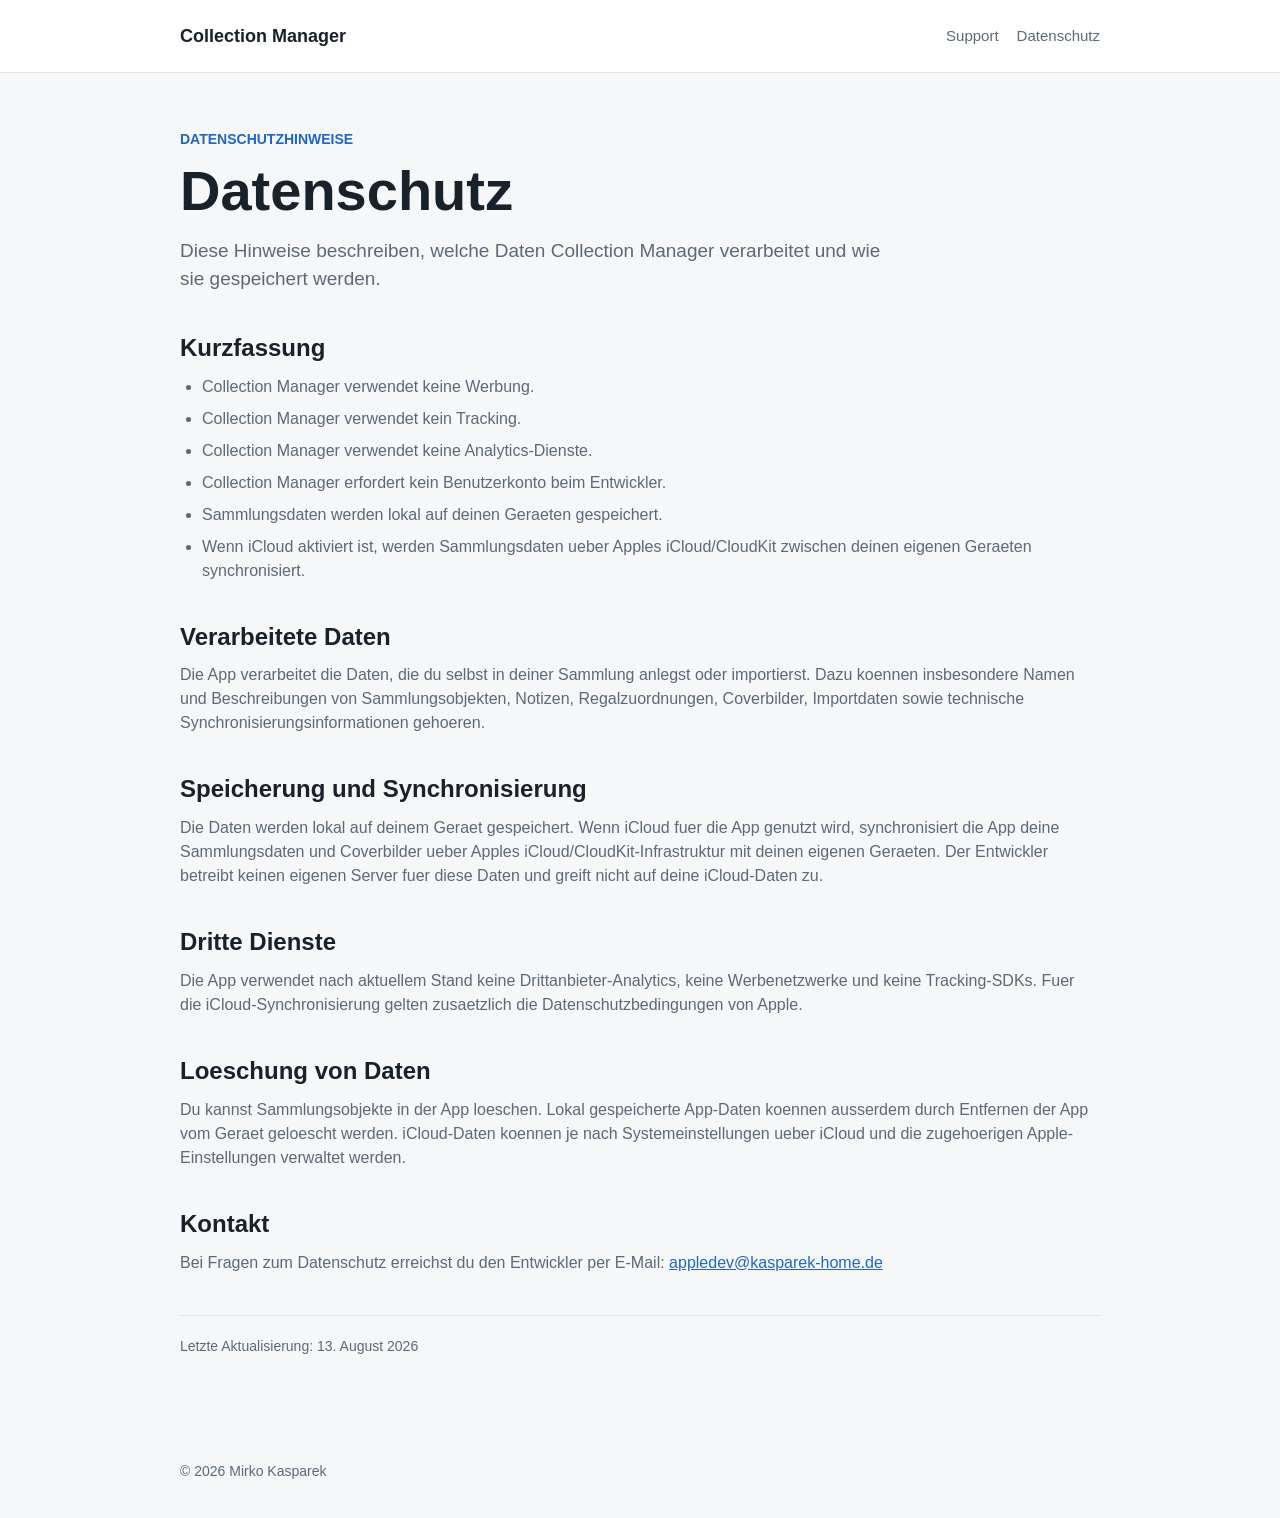
==== privacy/index.html @ 7e116cea "Add Collection Manager app pages" ====
<!doctype html>
<html lang="de">
  <head>
    <meta charset="utf-8">
    <meta name="viewport" content="width=device-width, initial-scale=1">
    <title>Datenschutz - Collection Manager</title>
    <meta name="description" content="Datenschutzhinweise fuer die Collection Manager App.">
    <link rel="stylesheet" href="../assets/styles.css">
  </head>
  <body>
    <div class="page">
      <div class="site-header" role="banner">
        <div class="header-inner">
          <a class="brand" href="../">Collection Manager</a>
          <div class="nav" role="navigation" aria-label="Hauptnavigation">
            <a href="../support/">Support</a>
            <a href="./">Datenschutz</a>
          </div>
        </div>
      </div>

      <div class="content" role="main">
        <div class="hero">
          <p class="eyebrow">Datenschutzhinweise</p>
          <h1>Datenschutz</h1>
          <p class="lead">Diese Hinweise beschreiben, welche Daten Collection Manager verarbeitet und wie sie gespeichert werden.</p>
        </div>

        <div aria-labelledby="summary">
          <h2 id="summary">Kurzfassung</h2>
          <ul>
            <li>Collection Manager verwendet keine Werbung.</li>
            <li>Collection Manager verwendet kein Tracking.</li>
            <li>Collection Manager verwendet keine Analytics-Dienste.</li>
            <li>Collection Manager erfordert kein Benutzerkonto beim Entwickler.</li>
            <li>Sammlungsdaten werden lokal auf deinen Geraeten gespeichert.</li>
            <li>Wenn iCloud aktiviert ist, werden Sammlungsdaten ueber Apples iCloud/CloudKit zwischen deinen eigenen Geraeten synchronisiert.</li>
          </ul>
        </div>

        <div aria-labelledby="processed-data">
          <h2 id="processed-data">Verarbeitete Daten</h2>
          <p>Die App verarbeitet die Daten, die du selbst in deiner Sammlung anlegst oder importierst. Dazu koennen insbesondere Namen und Beschreibungen von Sammlungsobjekten, Notizen, Regalzuordnungen, Coverbilder, Importdaten sowie technische Synchronisierungsinformationen gehoeren.</p>
        </div>

        <div aria-labelledby="storage">
          <h2 id="storage">Speicherung und Synchronisierung</h2>
          <p>Die Daten werden lokal auf deinem Geraet gespeichert. Wenn iCloud fuer die App genutzt wird, synchronisiert die App deine Sammlungsdaten und Coverbilder ueber Apples iCloud/CloudKit-Infrastruktur mit deinen eigenen Geraeten. Der Entwickler betreibt keinen eigenen Server fuer diese Daten und greift nicht auf deine iCloud-Daten zu.</p>
        </div>

        <div aria-labelledby="third-parties">
          <h2 id="third-parties">Dritte Dienste</h2>
          <p>Die App verwendet nach aktuellem Stand keine Drittanbieter-Analytics, keine Werbenetzwerke und keine Tracking-SDKs. Fuer die iCloud-Synchronisierung gelten zusaetzlich die Datenschutzbedingungen von Apple.</p>
        </div>

        <div aria-labelledby="deletion">
          <h2 id="deletion">Loeschung von Daten</h2>
          <p>Du kannst Sammlungsobjekte in der App loeschen. Lokal gespeicherte App-Daten koennen ausserdem durch Entfernen der App vom Geraet geloescht werden. iCloud-Daten koennen je nach Systemeinstellungen ueber iCloud und die zugehoerigen Apple-Einstellungen verwaltet werden.</p>
        </div>

        <div aria-labelledby="contact">
          <h2 id="contact">Kontakt</h2>
          <p>Bei Fragen zum Datenschutz erreichst du den Entwickler per E-Mail: <a href="mailto:appledev@kasparek-home.de">appledev@kasparek-home.de</a></p>
        </div>

        <p class="meta">Letzte Aktualisierung: 13. August 2026</p>
      </div>

      <div class="site-footer" role="contentinfo">
        <span>&copy; 2026 Mirko Kasparek</span>
      </div>
    </div>
  </body>
</html>
---- assets/styles.css ----
:root {
  color-scheme: light;
  --bg: #f6f7f9;
  --surface: #ffffff;
  --text: #19212a;
  --muted: #5d6978;
  --line: #dfe4ea;
  --accent: #2266c2;
  --accent-strong: #164d96;
}

* {
  box-sizing: border-box;
}

html {
  font-family: -apple-system, BlinkMacSystemFont, "Segoe UI", sans-serif;
  line-height: 1.5;
}

body {
  margin: 0;
  background: var(--bg);
  color: var(--text);
}

a {
  color: var(--accent);
}

a:hover {
  color: var(--accent-strong);
}

.page {
  min-height: 100vh;
  display: flex;
  flex-direction: column;
}

.site-header {
  background: var(--surface);
  border-bottom: 1px solid var(--line);
}

.header-inner,
.content,
.site-footer {
  width: min(920px, calc(100% - 32px));
  margin: 0 auto;
}

.header-inner {
  display: flex;
  align-items: center;
  justify-content: space-between;
  gap: 24px;
  min-height: 72px;
}

.brand {
  font-size: 18px;
  font-weight: 700;
  color: var(--text);
  text-decoration: none;
}

.nav {
  display: flex;
  gap: 18px;
  flex-wrap: wrap;
}

.nav a {
  font-size: 15px;
  color: var(--muted);
  text-decoration: none;
}

.nav a:hover {
  color: var(--text);
}

.content {
  flex: 1;
  padding: 56px 0 64px;
}

.hero {
  max-width: 720px;
  margin-bottom: 40px;
}

.eyebrow {
  margin: 0 0 12px;
  color: var(--accent);
  font-size: 14px;
  font-weight: 700;
  text-transform: uppercase;
}

h1 {
  margin: 0 0 16px;
  font-size: clamp(36px, 6vw, 56px);
  line-height: 1.05;
  letter-spacing: 0;
}

h2 {
  margin: 40px 0 12px;
  font-size: 24px;
  line-height: 1.2;
  letter-spacing: 0;
}

h3 {
  margin: 28px 0 8px;
  font-size: 18px;
  letter-spacing: 0;
}

p {
  margin: 0 0 16px;
  color: var(--muted);
}

ul,
ol {
  margin: 0 0 24px;
  padding-left: 22px;
  color: var(--muted);
}

li + li {
  margin-top: 8px;
}

.lead {
  font-size: 19px;
  color: var(--muted);
}

.grid {
  display: grid;
  grid-template-columns: repeat(2, minmax(0, 1fr));
  gap: 16px;
}

.card {
  padding: 24px;
  background: var(--surface);
  border: 1px solid var(--line);
  border-radius: 8px;
}

.card h2 {
  margin-top: 0;
}

.button {
  display: inline-flex;
  align-items: center;
  justify-content: center;
  min-height: 44px;
  padding: 0 16px;
  border-radius: 8px;
  background: var(--accent);
  color: #ffffff;
  font-weight: 700;
  text-decoration: none;
}

.button:hover {
  background: var(--accent-strong);
  color: #ffffff;
}

.meta {
  margin-top: 40px;
  padding-top: 20px;
  border-top: 1px solid var(--line);
  font-size: 14px;
}

.site-footer {
  padding: 24px 0 36px;
  color: var(--muted);
  font-size: 14px;
}

@media (max-width: 700px) {
  .header-inner {
    align-items: flex-start;
    flex-direction: column;
    justify-content: center;
    padding: 18px 0;
  }

  .content {
    padding-top: 40px;
  }

  .grid {
    grid-template-columns: 1fr;
  }
}
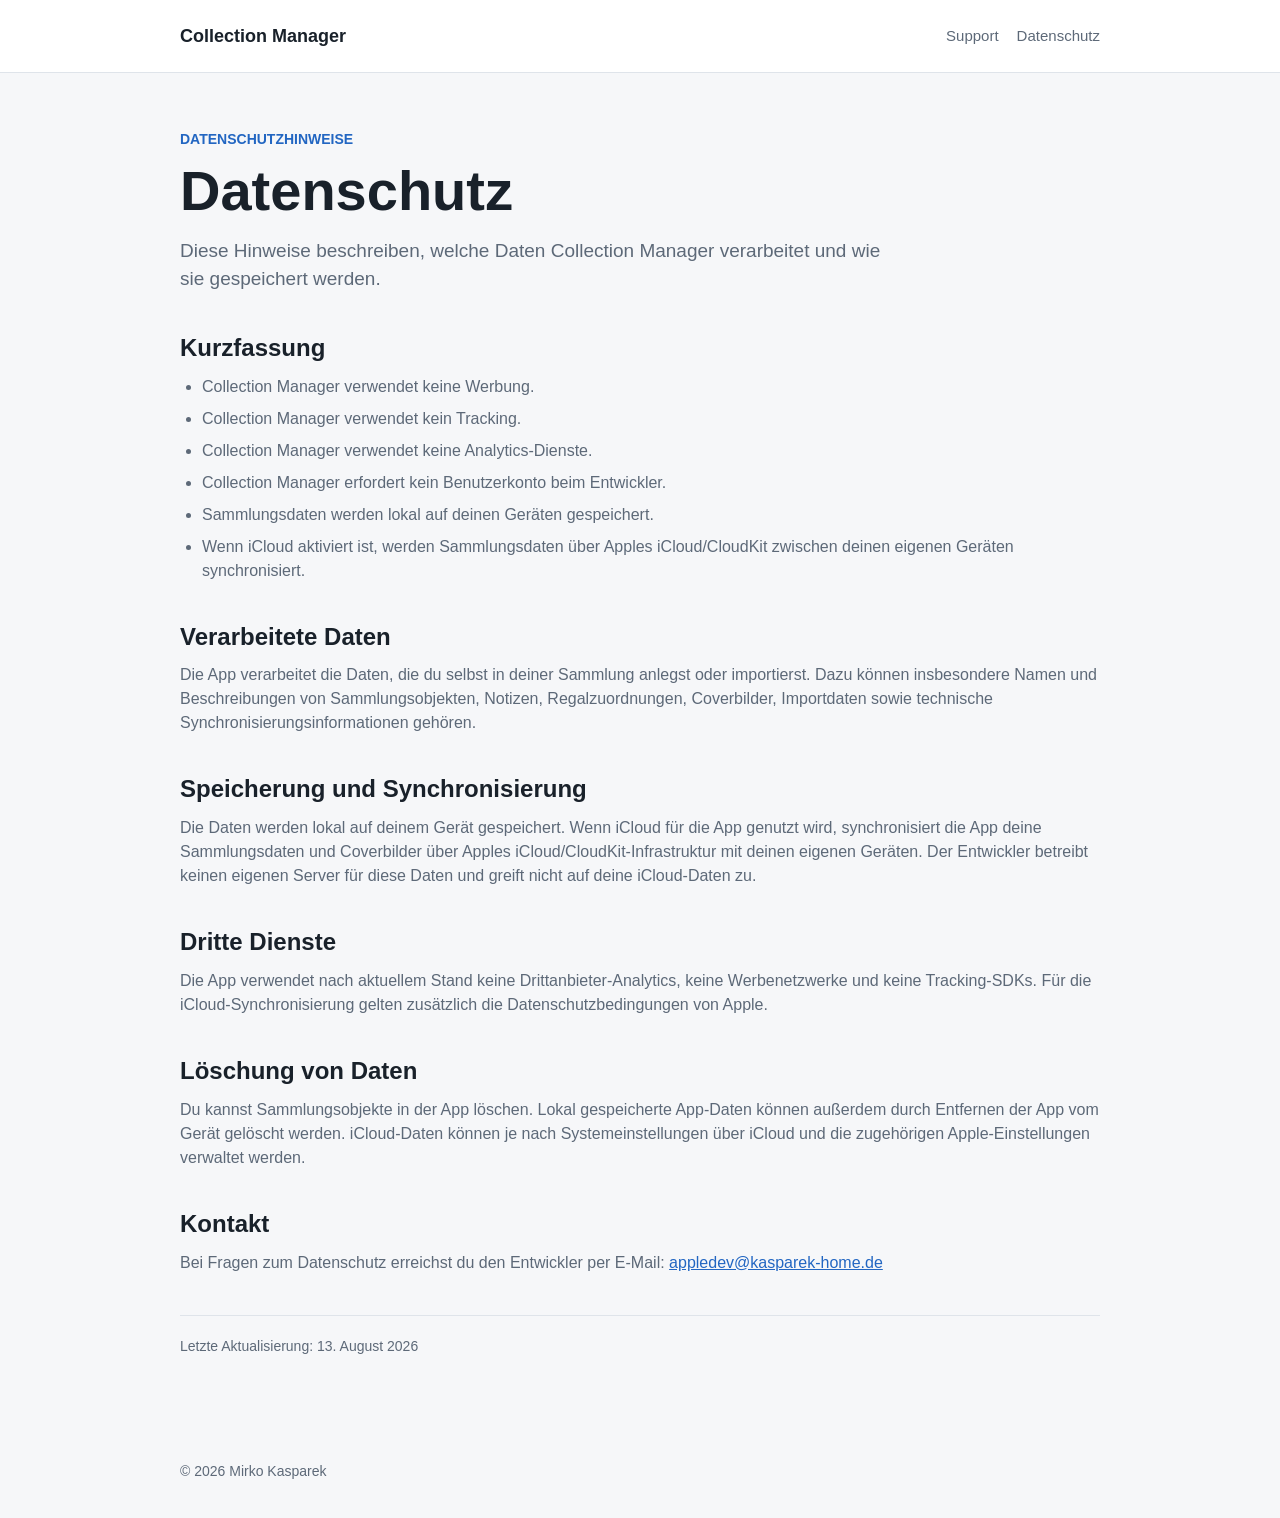
==== commit cd07a7d9: "Fix German copy and obfuscate contact email" ====
--- a/privacy/index.html
+++ b/privacy/index.html
@@ -4,7 +4,7 @@
     <meta charset="utf-8">
     <meta name="viewport" content="width=device-width, initial-scale=1">
     <title>Datenschutz - Collection Manager</title>
-    <meta name="description" content="Datenschutzhinweise fuer die Collection Manager App.">
+    <meta name="description" content="Datenschutzhinweise für die Collection Manager App.">
     <link rel="stylesheet" href="../assets/styles.css">
   </head>
   <body>
@@ -33,34 +33,37 @@
             <li>Collection Manager verwendet kein Tracking.</li>
             <li>Collection Manager verwendet keine Analytics-Dienste.</li>
             <li>Collection Manager erfordert kein Benutzerkonto beim Entwickler.</li>
-            <li>Sammlungsdaten werden lokal auf deinen Geraeten gespeichert.</li>
-            <li>Wenn iCloud aktiviert ist, werden Sammlungsdaten ueber Apples iCloud/CloudKit zwischen deinen eigenen Geraeten synchronisiert.</li>
+            <li>Sammlungsdaten werden lokal auf deinen Geräten gespeichert.</li>
+            <li>Wenn iCloud aktiviert ist, werden Sammlungsdaten über Apples iCloud/CloudKit zwischen deinen eigenen Geräten synchronisiert.</li>
           </ul>
         </div>
 
         <div aria-labelledby="processed-data">
           <h2 id="processed-data">Verarbeitete Daten</h2>
-          <p>Die App verarbeitet die Daten, die du selbst in deiner Sammlung anlegst oder importierst. Dazu koennen insbesondere Namen und Beschreibungen von Sammlungsobjekten, Notizen, Regalzuordnungen, Coverbilder, Importdaten sowie technische Synchronisierungsinformationen gehoeren.</p>
+          <p>Die App verarbeitet die Daten, die du selbst in deiner Sammlung anlegst oder importierst. Dazu können insbesondere Namen und Beschreibungen von Sammlungsobjekten, Notizen, Regalzuordnungen, Coverbilder, Importdaten sowie technische Synchronisierungsinformationen gehören.</p>
         </div>
 
         <div aria-labelledby="storage">
           <h2 id="storage">Speicherung und Synchronisierung</h2>
-          <p>Die Daten werden lokal auf deinem Geraet gespeichert. Wenn iCloud fuer die App genutzt wird, synchronisiert die App deine Sammlungsdaten und Coverbilder ueber Apples iCloud/CloudKit-Infrastruktur mit deinen eigenen Geraeten. Der Entwickler betreibt keinen eigenen Server fuer diese Daten und greift nicht auf deine iCloud-Daten zu.</p>
+          <p>Die Daten werden lokal auf deinem Gerät gespeichert. Wenn iCloud für die App genutzt wird, synchronisiert die App deine Sammlungsdaten und Coverbilder über Apples iCloud/CloudKit-Infrastruktur mit deinen eigenen Geräten. Der Entwickler betreibt keinen eigenen Server für diese Daten und greift nicht auf deine iCloud-Daten zu.</p>
         </div>
 
         <div aria-labelledby="third-parties">
           <h2 id="third-parties">Dritte Dienste</h2>
-          <p>Die App verwendet nach aktuellem Stand keine Drittanbieter-Analytics, keine Werbenetzwerke und keine Tracking-SDKs. Fuer die iCloud-Synchronisierung gelten zusaetzlich die Datenschutzbedingungen von Apple.</p>
+          <p>Die App verwendet nach aktuellem Stand keine Drittanbieter-Analytics, keine Werbenetzwerke und keine Tracking-SDKs. Für die iCloud-Synchronisierung gelten zusätzlich die Datenschutzbedingungen von Apple.</p>
         </div>
 
         <div aria-labelledby="deletion">
-          <h2 id="deletion">Loeschung von Daten</h2>
-          <p>Du kannst Sammlungsobjekte in der App loeschen. Lokal gespeicherte App-Daten koennen ausserdem durch Entfernen der App vom Geraet geloescht werden. iCloud-Daten koennen je nach Systemeinstellungen ueber iCloud und die zugehoerigen Apple-Einstellungen verwaltet werden.</p>
+          <h2 id="deletion">Löschung von Daten</h2>
+          <p>Du kannst Sammlungsobjekte in der App löschen. Lokal gespeicherte App-Daten können außerdem durch Entfernen der App vom Gerät gelöscht werden. iCloud-Daten können je nach Systemeinstellungen über iCloud und die zugehörigen Apple-Einstellungen verwaltet werden.</p>
         </div>
 
         <div aria-labelledby="contact">
           <h2 id="contact">Kontakt</h2>
-          <p>Bei Fragen zum Datenschutz erreichst du den Entwickler per E-Mail: <a href="mailto:appledev@kasparek-home.de">appledev@kasparek-home.de</a></p>
+          <p>Bei Fragen zum Datenschutz erreichst du den Entwickler per E-Mail: <span data-email-text>appledev [at] kasparek-home [dot] de</span></p>
+          <noscript>
+            <p>Ohne JavaScript: appledev [at] kasparek-home [dot] de</p>
+          </noscript>
         </div>
 
         <p class="meta">Letzte Aktualisierung: 13. August 2026</p>
@@ -70,5 +73,6 @@
         <span>&copy; 2026 Mirko Kasparek</span>
       </div>
     </div>
+    <script src="../assets/contact.js"></script>
   </body>
 </html>
--- a/assets/styles.css
+++ b/assets/styles.css
@@ -163,9 +163,12 @@
   justify-content: center;
   min-height: 44px;
   padding: 0 16px;
+  border: 0;
   border-radius: 8px;
   background: var(--accent);
   color: #ffffff;
+  cursor: pointer;
+  font: inherit;
   font-weight: 700;
   text-decoration: none;
 }
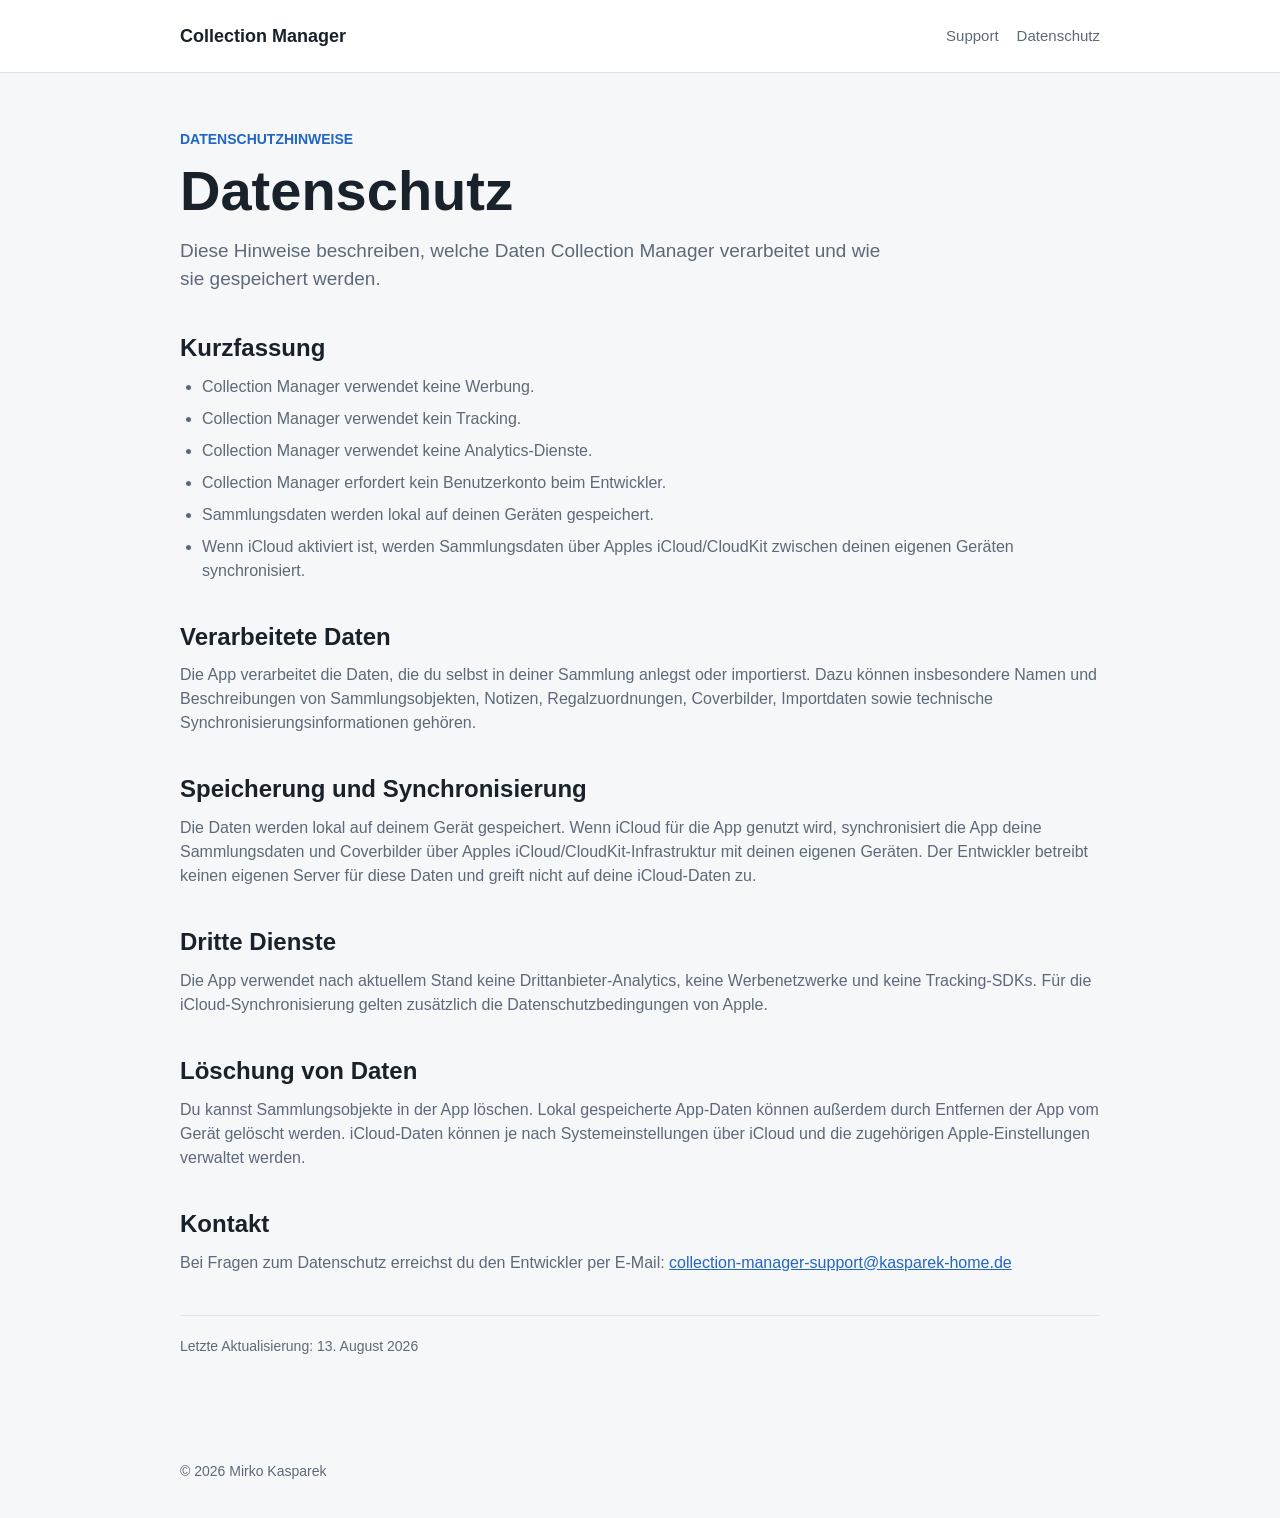
==== commit ff452b2f: "Use dedicated support email alias" ====
--- a/privacy/index.html
+++ b/privacy/index.html
@@ -60,9 +60,9 @@
 
         <div aria-labelledby="contact">
           <h2 id="contact">Kontakt</h2>
-          <p>Bei Fragen zum Datenschutz erreichst du den Entwickler per E-Mail: <span data-email-text>appledev [at] kasparek-home [dot] de</span></p>
+          <p>Bei Fragen zum Datenschutz erreichst du den Entwickler per E-Mail: <span data-email-text>collection-manager-support [at] kasparek-home [dot] de</span></p>
           <noscript>
-            <p>Ohne JavaScript: appledev [at] kasparek-home [dot] de</p>
+            <p>Ohne JavaScript: collection-manager-support [at] kasparek-home [dot] de</p>
           </noscript>
         </div>
 
